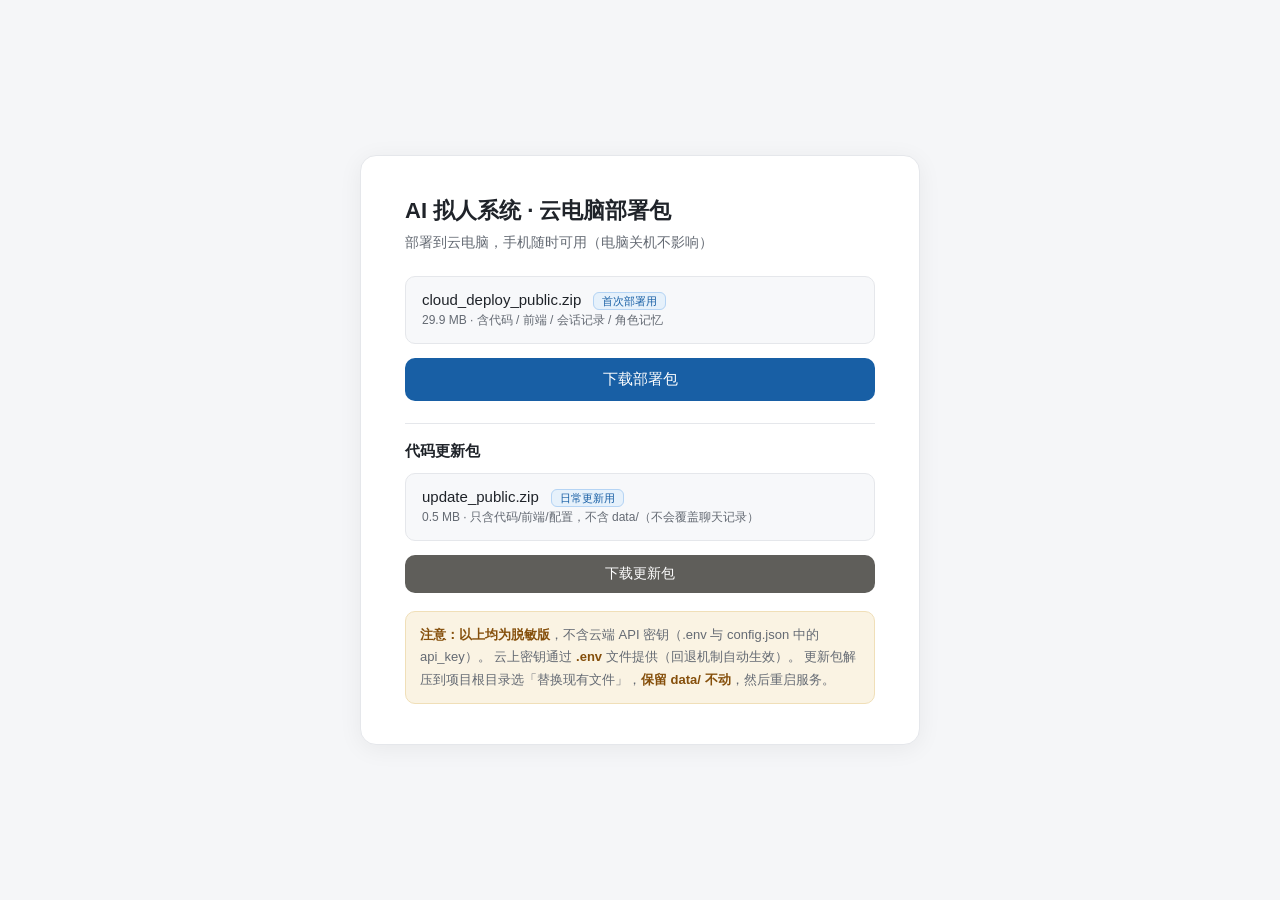
==== download_site/index.html @ a247eb6e "云端部署工具链落地 + 思考模式开关竞态修复 - 双机架构：deploy/ 打包脚本（pack_cloud/pack_public/pack_update/install_cloud）、downloa" ====
<!DOCTYPE html>
<html lang="zh-CN">
<head>
<meta charset="UTF-8">
<meta name="viewport" content="width=device-width, initial-scale=1.0">
<title>AI 拟人系统 · 云电脑部署包下载</title>
<style>
  * { margin: 0; padding: 0; box-sizing: border-box; }
  body {
    font-family: "PingFang SC", "Microsoft YaHei", sans-serif;
    background: #f5f6f8; color: #1f2329;
    display: flex; align-items: center; justify-content: center;
    min-height: 100vh; padding: 20px;
  }
  .card {
    background: #fff; border-radius: 16px; padding: 40px 44px;
    max-width: 560px; width: 100%;
    box-shadow: 0 4px 24px rgba(0,0,0,.06);
    border: 1px solid #e5e7eb;
  }
  h1 { font-size: 22px; font-weight: 600; margin-bottom: 8px; }
  .sub { color: #646a73; font-size: 14px; margin-bottom: 24px; }
  .file {
    display: flex; align-items: center; justify-content: space-between;
    background: #f7f8fa; border: 1px solid #e5e7eb; border-radius: 10px;
    padding: 14px 16px; margin-bottom: 14px;
  }
  .file .name { font-size: 15px; font-weight: 500; }
  .file .size { font-size: 12px; color: #646a73; margin-top: 3px; }
  .file .tag {
    flex: none; font-size: 11px; color: #185fa5; background: #e6f1fb;
    border: 1px solid #b5d4f4; border-radius: 6px; padding: 2px 8px; margin-left: 8px;
  }
  .dl {
    display: block; text-align: center; text-decoration: none;
    background: #185fa5; color: #fff; font-size: 15px; font-weight: 500;
    border-radius: 10px; padding: 12px 0; transition: background .15s;
  }
  .dl:hover { background: #0c447c; }
  .dl.slim { background: #5f5e5a; font-size: 14px; padding: 10px 0; }
  .dl.slim:hover { background: #444441; }
  .sep { border-top: 1px solid #e5e7eb; margin: 22px 0 18px; }
  .h2 { font-size: 15px; font-weight: 600; margin-bottom: 12px; }
  .note {
    margin-top: 18px; font-size: 13px; color: #646a73; line-height: 1.7;
    background: #faf3e3; border: 1px solid #f0dfb8; border-radius: 10px; padding: 12px 14px;
  }
  .note b { color: #854f0b; }
</style>
</head>
<body>
  <div class="card">
    <h1>AI 拟人系统 · 云电脑部署包</h1>
    <p class="sub">部署到云电脑，手机随时可用（电脑关机不影响）</p>

    <div class="file">
      <div>
        <div class="name">cloud_deploy_public.zip <span class="tag">首次部署用</span></div>
        <div class="size">29.9 MB · 含代码 / 前端 / 会话记录 / 角色记忆</div>
      </div>
    </div>
    <a class="dl" href="cloud_deploy_public.zip" download>下载部署包</a>

    <div class="sep"></div>

    <div class="h2">代码更新包</div>
    <div class="file">
      <div>
        <div class="name">update_public.zip <span class="tag">日常更新用</span></div>
        <div class="size">0.5 MB · 只含代码/前端/配置，不含 data/（不会覆盖聊天记录）</div>
      </div>
    </div>
    <a class="dl slim" href="update_public.zip" download>下载更新包</a>

    <div class="note">
      <b>注意：以上均为脱敏版</b>，不含云端 API 密钥（.env 与 config.json 中的 api_key）。
      云上密钥通过 <b>.env</b> 文件提供（回退机制自动生效）。
      更新包解压到项目根目录选「替换现有文件」，<b>保留 data/ 不动</b>，然后重启服务。
    </div>
  </div>
</body>
</html>
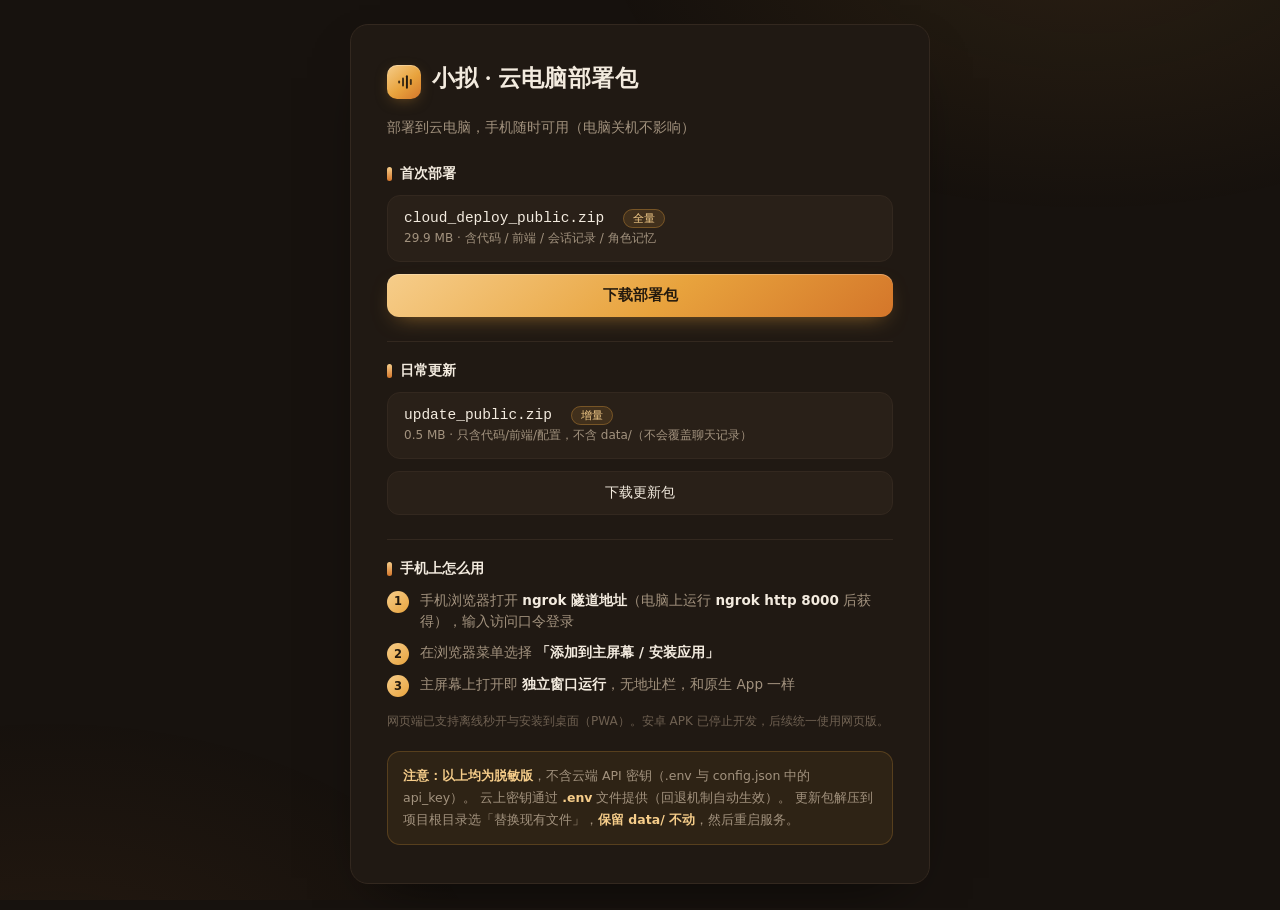
==== commit 041da2f6: "feat: GMI/MiMo 语音 key 独立注入、占位会话清理与活跃感知；前端拆分收尾并清理废弃多页 - server: MiniMax api_schema=gmi 时优先 GMI_API_KE" ====
--- a/download_site/index.html
+++ b/download_site/index.html
@@ -3,59 +3,98 @@
 <head>
 <meta charset="UTF-8">
 <meta name="viewport" content="width=device-width, initial-scale=1.0">
-<title>AI 拟人系统 · 云电脑部署包下载</title>
+<title>小拟 · 云电脑部署包下载</title>
 <style>
+  :root{
+    --bg:#17120e; --card:#201913; --card2:#292018; --line:#33281f;
+    --text:#f3ebdf; --muted:#a2927e; --faint:#6f6152;
+    --amber1:#f6cd8a; --amber2:#e8a33d; --amber3:#d4762a; --dark-on-amber:#241a0e;
+    --serif:"Noto Serif SC","Source Han Serif SC","STKaiti","KaiTi","Kaiti SC",Georgia,serif;
+  }
   * { margin: 0; padding: 0; box-sizing: border-box; }
   body {
-    font-family: "PingFang SC", "Microsoft YaHei", sans-serif;
-    background: #f5f6f8; color: #1f2329;
+    font-family: ui-sans-serif, system-ui, "PingFang SC", "Microsoft YaHei", sans-serif;
+    background: var(--bg); color: var(--text);
     display: flex; align-items: center; justify-content: center;
-    min-height: 100vh; padding: 20px;
+    min-height: 100vh; padding: 24px 18px;
+    -webkit-font-smoothing: antialiased;
   }
+  /* 暖光氛围：与主应用同款的琥珀辉光 */
+  body::before{content:"";position:fixed;inset:0;pointer-events:none;
+    background:radial-gradient(720px 420px at 85% -8%, rgba(232,163,61,.09), transparent 68%),
+               radial-gradient(620px 380px at 4% 110%, rgba(212,118,42,.07), transparent 72%);}
   .card {
-    background: #fff; border-radius: 16px; padding: 40px 44px;
-    max-width: 560px; width: 100%;
-    box-shadow: 0 4px 24px rgba(0,0,0,.06);
-    border: 1px solid #e5e7eb;
+    position: relative; background: var(--card); border-radius: 18px; padding: 38px 36px;
+    max-width: 580px; width: 100%;
+    border: 1px solid var(--line);
+    box-shadow: 0 24px 60px -30px rgba(0,0,0,.7);
   }
-  h1 { font-size: 22px; font-weight: 600; margin-bottom: 8px; }
-  .sub { color: #646a73; font-size: 14px; margin-bottom: 24px; }
+  .brand{display:flex;align-items:center;gap:11px;margin-bottom:16px}
+  .brand-mark{width:34px;height:34px;border-radius:10px;flex:none;
+    background:linear-gradient(140deg,var(--amber1),var(--amber2) 55%,var(--amber3));
+    display:flex;align-items:center;justify-content:center;
+    box-shadow:0 4px 16px -6px rgba(232,163,61,.55), inset 0 1px 0 rgba(255,255,255,.28);}
+  h1 { font-family: var(--serif); font-size: 23px; font-weight: 600; letter-spacing: .02em; margin-bottom: 7px; }
+  .sub { color: var(--muted); font-size: 13.5px; margin-bottom: 26px; line-height: 1.6; }
+  .h2 { font-size: 14px; font-weight: 600; margin-bottom: 12px; color: var(--text); display:flex;align-items:center;gap:8px }
+  .h2::before{content:"";width:5px;height:14px;border-radius:3px;background:linear-gradient(180deg,var(--amber1),var(--amber3))}
   .file {
     display: flex; align-items: center; justify-content: space-between;
-    background: #f7f8fa; border: 1px solid #e5e7eb; border-radius: 10px;
-    padding: 14px 16px; margin-bottom: 14px;
+    background: var(--card2); border: 1px solid var(--line); border-radius: 13px;
+    padding: 14px 16px; margin-bottom: 12px;
   }
-  .file .name { font-size: 15px; font-weight: 500; }
-  .file .size { font-size: 12px; color: #646a73; margin-top: 3px; }
+  .file .name { font-size: 14.5px; font-weight: 500; font-family: ui-monospace, Consolas, monospace; }
+  .file .size { font-size: 12px; color: var(--muted); margin-top: 4px; font-family: ui-sans-serif, system-ui, sans-serif; }
   .file .tag {
-    flex: none; font-size: 11px; color: #185fa5; background: #e6f1fb;
-    border: 1px solid #b5d4f4; border-radius: 6px; padding: 2px 8px; margin-left: 8px;
+    flex: none; font-size: 11px; color: var(--amber1); background: rgba(232,163,61,.12);
+    border: 1px solid rgba(232,163,61,.32); border-radius: 999px; padding: 2px 9px; margin-left: 10px;
+    font-family: ui-sans-serif, system-ui, sans-serif;
   }
   .dl {
     display: block; text-align: center; text-decoration: none;
-    background: #185fa5; color: #fff; font-size: 15px; font-weight: 500;
-    border-radius: 10px; padding: 12px 0; transition: background .15s;
+    background: linear-gradient(140deg,var(--amber1),var(--amber2) 55%,var(--amber3));
+    color: var(--dark-on-amber); font-size: 14.5px; font-weight: 600;
+    border-radius: 12px; padding: 12px 0; margin-bottom: 10px;
+    box-shadow: 0 8px 22px -10px rgba(232,163,61,.6), inset 0 1px 0 rgba(255,255,255,.25);
+    transition: transform .16s ease, box-shadow .16s ease;
   }
-  .dl:hover { background: #0c447c; }
-  .dl.slim { background: #5f5e5a; font-size: 14px; padding: 10px 0; }
-  .dl.slim:hover { background: #444441; }
-  .sep { border-top: 1px solid #e5e7eb; margin: 22px 0 18px; }
-  .h2 { font-size: 15px; font-weight: 600; margin-bottom: 12px; }
+  .dl:hover { transform: translateY(-1px); box-shadow: 0 12px 28px -10px rgba(232,163,61,.7), inset 0 1px 0 rgba(255,255,255,.25); }
+  .dl.slim { background: var(--card2); color: var(--text); font-size: 13.5px; font-weight: 500;
+    border: 1px solid var(--line); box-shadow: none; }
+  .dl.slim:hover { border-color: rgba(232,163,61,.45); background: rgba(232,163,61,.08); box-shadow: none; }
+  .sep { border-top: 1px solid var(--line); margin: 24px 0 20px; }
   .note {
-    margin-top: 18px; font-size: 13px; color: #646a73; line-height: 1.7;
-    background: #faf3e3; border: 1px solid #f0dfb8; border-radius: 10px; padding: 12px 14px;
+    margin-top: 20px; font-size: 12.5px; color: var(--muted); line-height: 1.75;
+    background: rgba(232,163,61,.07); border: 1px solid rgba(232,163,61,.22); border-radius: 13px; padding: 13px 15px;
   }
-  .note b { color: #854f0b; }
+  .note b { color: var(--amber1); }
+  /* 手机使用指引：网页端即 App（安卓 APK 已停止开发） */
+  .steps{display:flex;flex-direction:column;gap:9px}
+  .step{display:flex;gap:11px;align-items:flex-start;font-size:13.5px;color:var(--muted);line-height:1.6}
+  .step .no{flex:none;width:22px;height:22px;border-radius:50%;display:flex;align-items:center;justify-content:center;
+    font-size:11.5px;font-weight:600;color:var(--dark-on-amber);
+    background:linear-gradient(140deg,var(--amber1),var(--amber2));margin-top:1px}
+  .step b{color:var(--text);font-weight:600}
+  .pwa-tip{margin-top:14px;font-size:12px;color:var(--faint);line-height:1.7}
+  @media (max-width: 480px){ .card{padding:28px 22px} h1{font-size:20px} }
 </style>
 </head>
 <body>
   <div class="card">
-    <h1>AI 拟人系统 · 云电脑部署包</h1>
+    <div class="brand">
+      <div class="brand-mark">
+        <svg width="18" height="18" viewBox="0 0 24 24" fill="none"><rect x="4.2" y="10" width="2.6" height="4" rx="1.3" fill="#241a0e" opacity=".85"/><rect x="9.4" y="6" width="2.6" height="12" rx="1.3" fill="#241a0e" opacity=".85"/><rect x="14.6" y="3" width="2.6" height="18" rx="1.3" fill="#241a0e"/><rect x="19.8" y="8" width="2.6" height="8" rx="1.3" fill="#241a0e" opacity=".85"/></svg>
+      </div>
+      <div>
+        <h1>小拟 · 云电脑部署包</h1>
+      </div>
+    </div>
     <p class="sub">部署到云电脑，手机随时可用（电脑关机不影响）</p>
 
+    <div class="h2">首次部署</div>
     <div class="file">
       <div>
-        <div class="name">cloud_deploy_public.zip <span class="tag">首次部署用</span></div>
+        <div class="name">cloud_deploy_public.zip <span class="tag">全量</span></div>
         <div class="size">29.9 MB · 含代码 / 前端 / 会话记录 / 角色记忆</div>
       </div>
     </div>
@@ -63,14 +102,24 @@
 
     <div class="sep"></div>
 
-    <div class="h2">代码更新包</div>
+    <div class="h2">日常更新</div>
     <div class="file">
       <div>
-        <div class="name">update_public.zip <span class="tag">日常更新用</span></div>
+        <div class="name">update_public.zip <span class="tag">增量</span></div>
         <div class="size">0.5 MB · 只含代码/前端/配置，不含 data/（不会覆盖聊天记录）</div>
       </div>
     </div>
     <a class="dl slim" href="update_public.zip" download>下载更新包</a>
+
+    <div class="sep"></div>
+
+    <div class="h2">手机上怎么用</div>
+    <div class="steps">
+      <div class="step"><span class="no">1</span><div>手机浏览器打开 <b>ngrok 隧道地址</b>（电脑上运行 <b>ngrok http 8000</b> 后获得），输入访问口令登录</div></div>
+      <div class="step"><span class="no">2</span><div>在浏览器菜单选择 <b>「添加到主屏幕 / 安装应用」</b></div></div>
+      <div class="step"><span class="no">3</span><div>主屏幕上打开即 <b>独立窗口运行</b>，无地址栏，和原生 App 一样</div></div>
+    </div>
+    <p class="pwa-tip">网页端已支持离线秒开与安装到桌面（PWA）。安卓 APK 已停止开发，后续统一使用网页版。</p>
 
     <div class="note">
       <b>注意：以上均为脱敏版</b>，不含云端 API 密钥（.env 与 config.json 中的 api_key）。
